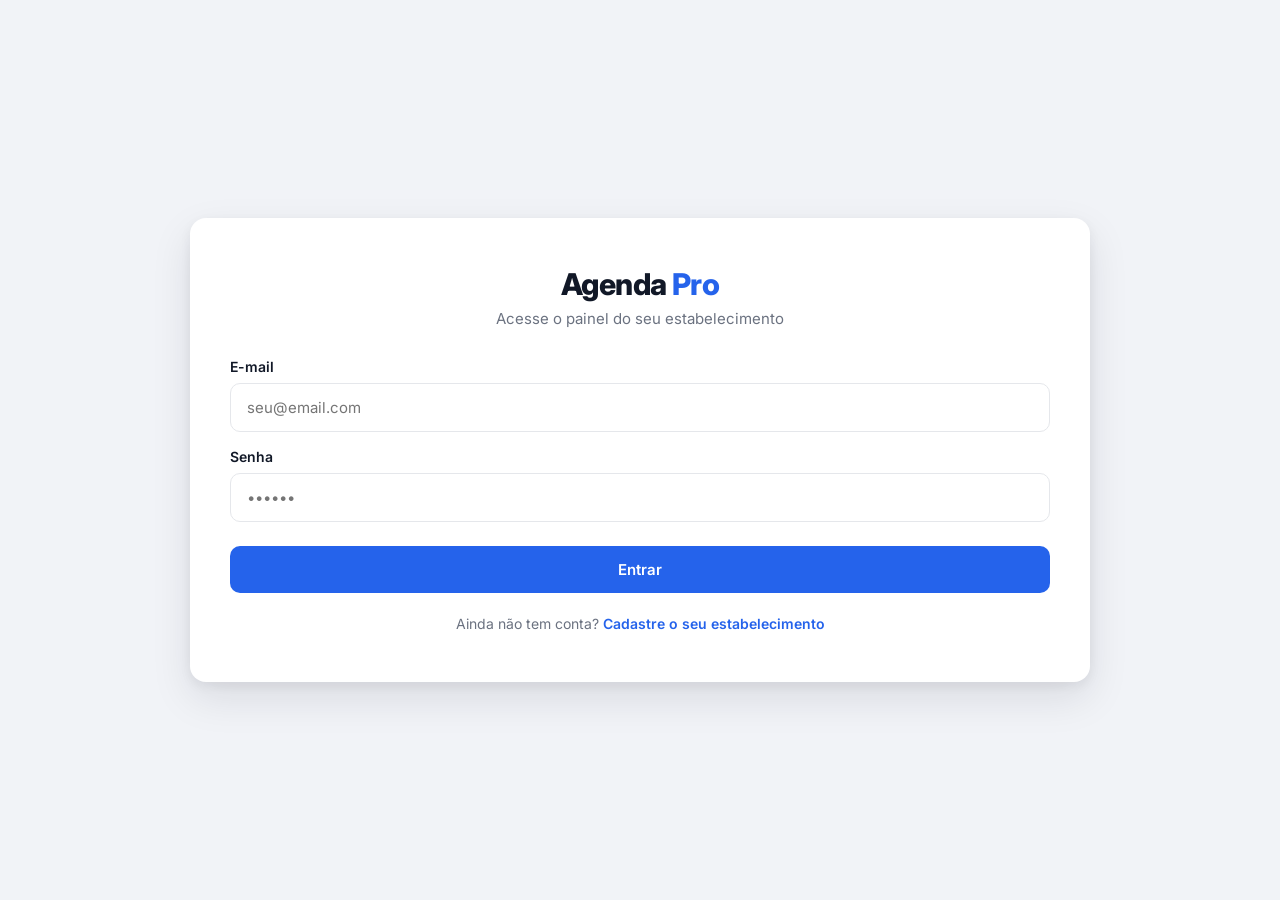
==== frontend/login.html @ e3d3e74e "Adicona página de serviços e deixa visual mais proffisional" ====
<!DOCTYPE html>
<html lang="pt-BR">
<head>
    <meta charset="UTF-8">
    <meta name="viewport" content="width=device-width, initial-scale=1.0">
    <title>Login - Agenda Pro</title>
    <script src="config.js?v=3"></script>
    <link rel="preconnect" href="https://fonts.googleapis.com">
    <link rel="preconnect" href="https://fonts.gstatic.com" crossorigin>
    <link href="https://fonts.googleapis.com/css2?family=Inter:wght@400;500;600;700;800&display=swap" rel="stylesheet">
    <link rel="stylesheet" href="style.css?v=6">
</head>
<body>
    <div class="home-container">
        <h1 class="logo">Agenda <span>Pro</span></h1>
        <p class="subtitle">Acesse o painel do seu estabelecimento</p>

        <form id="login-form" style="margin-top: 28px; text-align: left;">
            <label style="display:block; margin-bottom: 8px; font-weight: 600; font-size: 14px;">E-mail</label>
            <input type="email" id="login-email" class="input_field" placeholder="seu@email.com" required>

            <label style="display:block; margin-bottom: 8px; font-weight: 600; font-size: 14px;">Senha</label>
            <input type="password" id="login-password" class="input_field" placeholder="••••••" required>

            <button type="submit" class="register-button" style="margin-top: 8px;">Entrar</button>
        </form>

        <p style="margin-top: 20px; font-size: 14px; color: var(--muted);">
            Ainda não tem conta? <a href="register.html" style="color: var(--primary); font-weight: 600; text-decoration: none;">Cadastre o seu estabelecimento</a>
        </p>
    </div>

    <div id="toast"></div>
    <script src="toast.js?v=3"></script>
    <script src="login.js?v=3"></script>
</body>
</html>
---- frontend/style.css ----
/* =======================================================
   RESET & TOKENS
======================================================= */

* {
    box-sizing: border-box;
}

:root {
    --primary: #2563EB;
    --primary-dark: #1D4ED8;
    --primary-darker: #1E40AF;
    --primary-light: #EFF6FF;
    --ink: #111827;
    --ink-soft: #4B5563;
    --muted: #6B7280;
    --border: #E5E7EB;
    --bg: #F1F3F7;
    --surface: #FFFFFF;
    --success: #16A34A;
    --danger: #DC2626;
    --radius: 16px;
    --radius-sm: 10px;
    --shadow: 0 1px 2px rgba(16,24,40,.04), 0 8px 24px rgba(16,24,40,.06);
    --shadow-lg: 0 4px 12px rgba(16,24,40,.06), 0 16px 40px rgba(16,24,40,.10);
}

body {

    margin: 0;

    min-height: 100vh;

    display: flex;

    align-items: center;

    justify-content: center;

    background: var(--bg);

    font-family: "Inter", -apple-system, BlinkMacSystemFont, sans-serif;

    color: var(--ink);

    -webkit-font-smoothing: antialiased;

}

h1, h2, h3 {
    margin: 0;
    letter-spacing: -0.02em;
}

h1 {
    font-size: 28px;
    font-weight: 700;
}

h2 {
    font-size: 20px;
    font-weight: 700;
}

h3 {
    font-size: 16px;
    font-weight: 600;
}

p {
    margin: 0;
    line-height: 1.5;
}

/* =======================================================
   LAYOUT
======================================================= */

.home-container {

    width: 90%;

    max-width: 900px;

    margin: 30px auto;

    padding: 48px 40px;

    background: var(--surface);

    border-radius: var(--radius);

    box-shadow: var(--shadow-lg);

    text-align: center;

}

.customer-container{

    display:flex;

    flex-direction:column;

    gap:24px;

}

.admin-container {

    width: 90%;

    max-width: 960px;

    margin: 30px auto;

    padding: 44px 40px;

    background: var(--surface);

    border-radius: var(--radius);

    box-shadow: var(--shadow-lg);

}

/* =======================================================
   TOPO / MARCA
======================================================= */

.logo{

    font-size: 30px;

    font-weight: 800;

    color: var(--ink);

}

.logo span{

    color: var(--primary);

}

.subtitle{

    color: var(--muted);

    margin-top: 6px;

    font-size: 15px;

}

.dashboard-description{

    margin-top: 8px;

    color: var(--muted);

    font-size: 14.5px;

}

/* =======================================================
   PÁGINA INICIAL
======================================================= */

.home-card{

    background: var(--surface);

    border: 1px solid var(--border);

    border-radius: var(--radius);

    padding: 30px;

    margin-bottom: 18px;

    cursor: pointer;

    transition: 0.2s ease;

    text-align: left;

    display: flex;

    align-items: center;

    gap: 20px;

}

.home-card:hover{

    transform: translateY(-3px);

    box-shadow: var(--shadow);

    border-color: var(--primary);

}

.home-card h2{

    margin-bottom: 4px;

}

.home-card p{

    color: var(--muted);

    font-size: 14.5px;

}

.icon-box {

    width: 56px;

    height: 56px;

    flex-shrink: 0;

    display: flex;

    align-items: center;

    justify-content: center;

    border-radius: 14px;

    background: var(--primary-light);

    font-size: 26px;

}

.feature-row {

    display: flex;

    gap: 14px;

    flex-wrap: wrap;

    justify-content: center;

    margin-top: 28px;

}

.feature-item {

    flex: 1;

    min-width: 130px;

    background: var(--primary-light);

    border-radius: var(--radius-sm);

    padding: 16px 14px;

    text-align: center;

}

.feature-item .feature-icon {

    font-size: 22px;

    margin-bottom: 6px;

}

.feature-item p {

    font-size: 12.5px;

    color: var(--primary-darker);

    font-weight: 600;

}

/* =======================================================
   COMPONENTES
======================================================= */

.input_field{

    width:100%;

    padding:14px 16px;

    margin-bottom:16px;

    border: 1.5px solid var(--border);

    border-radius: var(--radius-sm);

    font-size: 15px;

    font-family: inherit;

    color: var(--ink);

    background: var(--surface);

    transition: border-color .15s ease, box-shadow .15s ease;

}

.input_field:focus{

    outline: none;

    border-color: var(--primary);

    box-shadow: 0 0 0 3px var(--primary-light);

}

.register-button, .action-button {

    width: 100%;

    padding: 14px 20px;

    background: var(--primary);

    color: white;

    border: none;

    border-radius: var(--radius-sm);

    font-size: 15px;

    font-weight: 600;

    font-family: inherit;

    cursor: pointer;

    transition: background .15s ease, transform .1s ease;

}

.register-button:hover, .action-button:hover {

    background: var(--primary-dark);

}

.register-button:active, .action-button:active {

    transform: scale(0.99);

}

.register-button:disabled, .action-button:disabled {

    background: #CBD5E1;

    cursor: not-allowed;

}

.action-button {
    width: auto;
    padding: 10px 20px;
}

.btn-secondary {
    background: transparent;
    border: 1.5px solid var(--border);
    color: var(--ink-soft);
    padding: 8px 18px;
    border-radius: var(--radius-sm);
    cursor: pointer;
    font-size: 14px;
    font-family: inherit;
    font-weight: 600;
    white-space: nowrap;
    transition: .15s ease;
}

.btn-secondary:hover {
    background: var(--bg);
    border-color: #C7CCD4;
}

.section-divider {
    border: none;
    border-top: 1px solid var(--border);
    margin: 28px 0;
}

.section-description {
    color: var(--muted);
    font-size: 14px;
    margin-bottom: 16px;
}

.form-card {
    background: var(--surface);
    border: 1px solid var(--border);
    border-radius: var(--radius);
    padding: 28px;
}

/* =======================================================
   DASHBOARD ADMIN
======================================================= */

.dashboard-header{

    text-align:left;

    margin-bottom:32px;

    display: flex;
    justify-content: space-between;
    align-items: flex-start;
    gap: 20px;
    flex-wrap: wrap;

}

.dashboard {

    display: flex;

    gap: 16px;

    margin-bottom: 8px;

    flex-wrap: wrap;

}

.summary-card{

    flex: 1;

    min-width: 160px;

    background: var(--primary-light);

    border-radius: var(--radius-sm);

    padding: 20px;

    text-align: center;

}

.summary-icon {
    font-size: 26px;
    margin-bottom: 6px;
}

.summary-card h3 {
    color: var(--primary-darker);
    font-size: 13px;
    font-weight: 600;
    text-transform: uppercase;
    letter-spacing: .03em;
}

.summary-card strong {
    display: block;
    font-size: 32px;
    color: var(--ink);
    margin: 4px 0 2px;
}

.summary-card span {
    font-size: 13px;
    color: var(--muted);
}

.section-header {
    display: flex;
    justify-content: space-between;
    align-items: center;
    margin: 28px 0 14px;
    gap: 12px;
    flex-wrap: wrap;
}

.search-box {
    margin-bottom: 16px;
}

.search-box input {
    width: 100%;
    padding: 12px 16px;
    border: 1.5px solid var(--border);
    border-radius: var(--radius-sm);
    font-size: 14px;
    font-family: inherit;
}

.client-card {
    display: flex;
    justify-content: space-between;
    align-items: center;
    background: var(--surface);
    border: 1px solid var(--border);
    border-radius: var(--radius-sm);
    padding: 14px 18px;
    margin-bottom: 10px;
}

.client-card button {
    background: none;
    border: none;
    font-size: 17px;
    cursor: pointer;
    padding: 6px 10px;
    border-radius: 8px;
    transition: background .15s;
}

.client-card button:hover {
    background: #FEE2E2;
}

.card-info h3 {
    font-size: 15px;
}

.card-info p {
    font-size: 13.5px;
    color: var(--muted);
    margin-top: 2px;
}

/* Abas */

.tab-button {
    background: none;
    border: none;
    padding: 12px 18px;
    font-size: 14.5px;
    font-weight: 600;
    color: var(--muted);
    cursor: pointer;
    border-bottom: 3px solid transparent;
    margin-bottom: -1px;
    font-family: inherit;
}

.tab-button.active {
    color: var(--primary);
    border-bottom-color: var(--primary);
}

.day-checkbox {
    display: flex;
    align-items: center;
    gap: 6px;
    background: var(--bg);
    padding: 8px 14px;
    border-radius: var(--radius-sm);
    cursor: pointer;
    font-size: 14px;
    user-select: none;
    border: 1.5px solid transparent;
}

.blocked-slot-item {
    display: flex;
    justify-content: space-between;
    align-items: center;
    background: var(--bg);
    padding: 12px 16px;
    border-radius: var(--radius-sm);
    margin-bottom: 10px;
}

/* Serviços */

.service-card {
    display: flex;
    justify-content: space-between;
    align-items: center;
    background: var(--surface);
    border: 1px solid var(--border);
    border-radius: var(--radius-sm);
    padding: 16px 18px;
    margin-bottom: 10px;
    gap: 12px;
}

.service-card h3 {
    font-size: 15px;
}

.service-card .service-meta {
    font-size: 13px;
    color: var(--muted);
    margin-top: 3px;
}

.service-card .service-actions {
    display: flex;
    gap: 8px;
    align-items: center;
    flex-shrink: 0;
}

.price-tag {
    font-weight: 700;
    color: var(--primary-darker);
    font-size: 15px;
    white-space: nowrap;
}

.service-option {
    display: flex;
    justify-content: space-between;
    align-items: center;
    background: var(--surface);
    border: 1.5px solid var(--border);
    border-radius: var(--radius-sm);
    padding: 14px 16px;
    margin-bottom: 10px;
    cursor: pointer;
    transition: .15s ease;
}

.service-option:hover {
    border-color: var(--primary);
}

.service-option.selected {
    border-color: var(--primary);
    background: var(--primary-light);
}

.service-option .service-name {
    font-weight: 600;
    font-size: 14.5px;
}

.service-option .service-duration {
    font-size: 12.5px;
    color: var(--muted);
}

/* =======================================================
   PÁGINA DO CLIENTE
======================================================= */

.customer-wrapper{

    width:90%;

    max-width:820px;

    margin:30px auto;

    background: var(--surface);

    border-radius: var(--radius);

    padding: 40px;

    box-shadow: var(--shadow-lg);

}

.customer-header {
    text-align: center;
    margin-bottom: 8px;
}

.back-button {
    background: none;
    border: none;
    color: var(--primary);
    font-size: 14px;
    font-weight: 600;
    cursor: pointer;
    font-family: inherit;
    display: block;
    text-align: left;
    margin-bottom: 8px;
    padding: 0;
}

.back-button:hover{

    color: var(--primary-dark);

}

/* =======================================================
   TOAST
======================================================= */

#toast{

    position:fixed;

    top:25px;

    right:25px;

    background: var(--success);

    color:white;

    padding:16px 22px;

    border-radius: var(--radius-sm);

    font-weight:600;

    box-shadow: var(--shadow-lg);

    opacity:0;

    transform:translateY(-20px);

    transition:.3s;

    z-index:1000;

    max-width: 90vw;

}

#toast.show{

    opacity:1;

    transform:translateY(0);

}

#toast.error{

    background: var(--danger);

}

/* =======================================================
   RESPONSIVO
======================================================= */

@media (max-width:768px){

    .section-header{

        flex-direction:column;

        align-items:flex-start;

        gap:15px;

    }

    .action-button{

        width:100%;

    }

    body {

        align-items: flex-start;

        padding: 0;

        margin: 0;

    }

    .home-container,
    .admin-container,
    .customer-wrapper {

        width: 100%;

        max-width: 100%;

        min-height: 100vh;

        min-height: 100dvh;

        margin: 0;

        padding: 24px 18px 40px;

        border-radius: 0;

        box-shadow: none;

    }

    .dashboard-header {

        flex-direction: column;

        align-items: flex-start;

    }

    .home-card {

        flex-direction: column;

        text-align: center;

    }

    .feature-row {

        gap: 10px;

    }

    .service-card {

        flex-direction: column;

        align-items: flex-start;

    }

    .service-card .service-actions {

        width: 100%;

        justify-content: flex-end;

    }

}
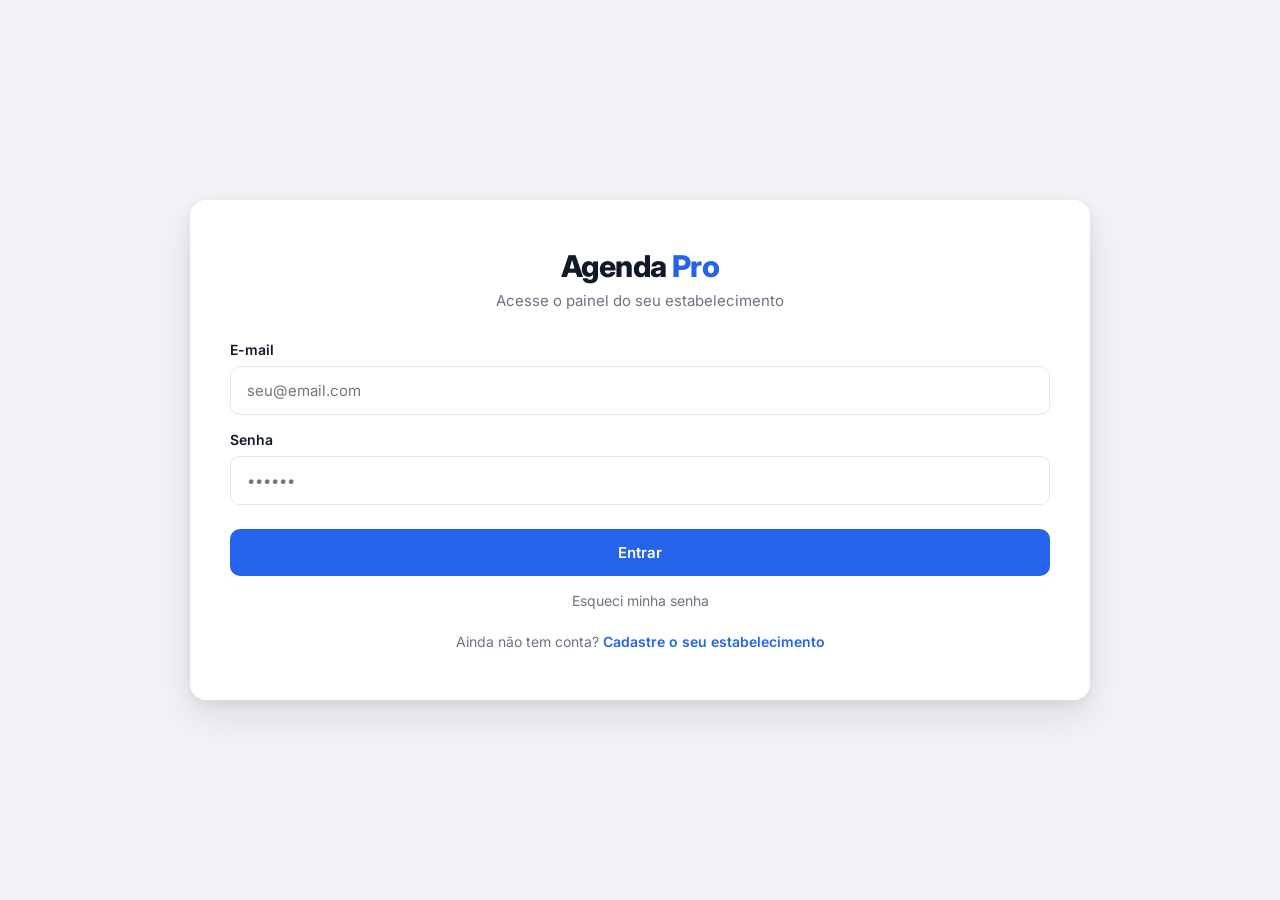
==== commit 6c4cf993: "fix: reaplica versao validada, edicao de agendamento, recuperacao de senha e meus agendamentos" ====
--- a/frontend/login.html
+++ b/frontend/login.html
@@ -25,6 +25,10 @@
             <button type="submit" class="register-button" style="margin-top: 8px;">Entrar</button>
         </form>
 
+        <p style="margin-top: 14px; font-size: 14px;">
+            <a href="forgot-password.html" style="color: var(--muted); text-decoration: none;">Esqueci minha senha</a>
+        </p>
+
         <p style="margin-top: 20px; font-size: 14px; color: var(--muted);">
             Ainda não tem conta? <a href="register.html" style="color: var(--primary); font-weight: 600; text-decoration: none;">Cadastre o seu estabelecimento</a>
         </p>
